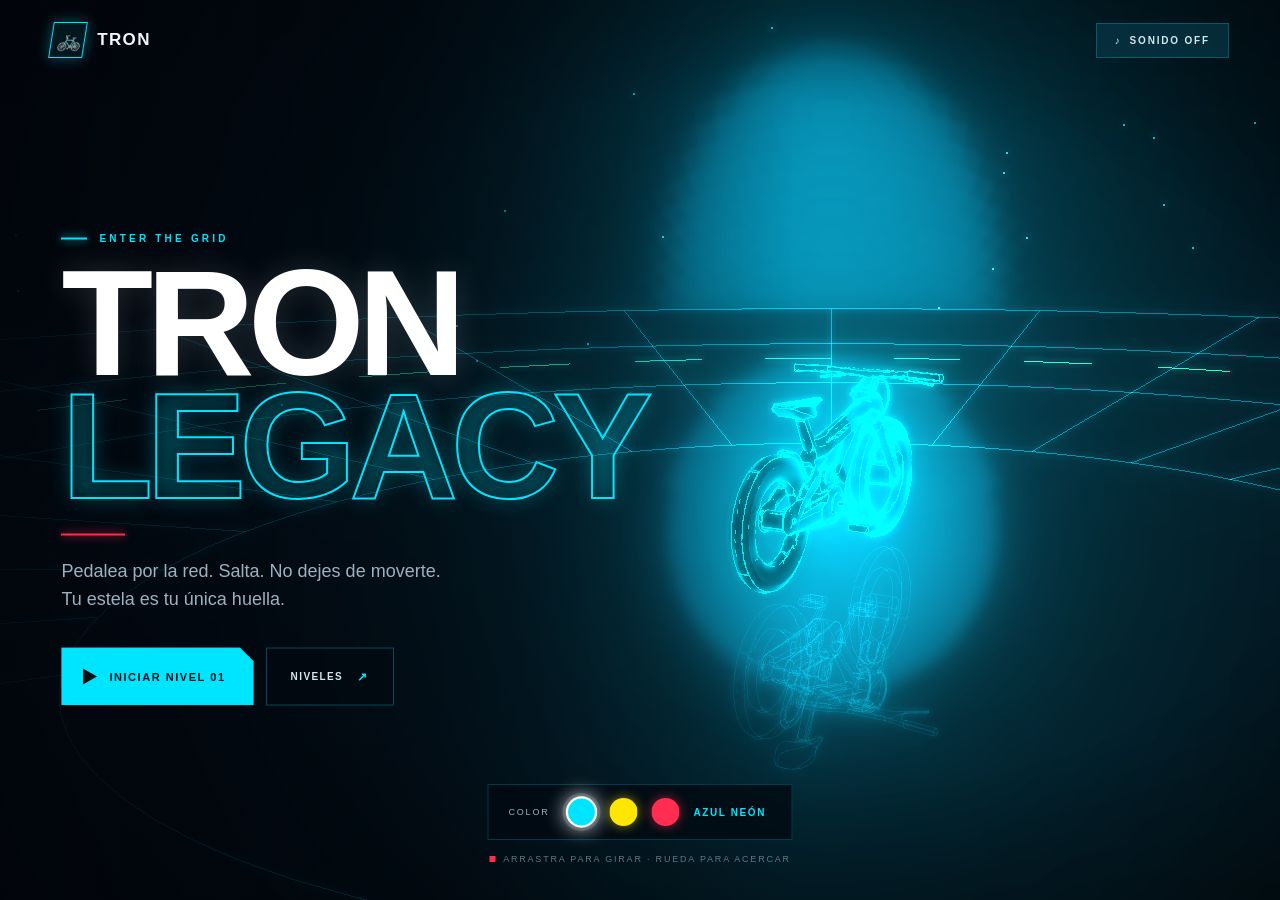
==== index.html @ bf427a81 "Add files via upload" ====
<!DOCTYPE html>
<html lang="es">
<head>
    <meta charset="UTF-8">
    <meta name="viewport" content="width=device-width, initial-scale=1.0, maximum-scale=1.0, user-scalable=no">
    <meta name="theme-color" content="#02050c">
    <title>NEON PEDAL | Enter the Grid</title>
    <link rel="stylesheet" href="css/Style.css">
</head>
<body class="in-menu">

    <canvas id="scene"></canvas>
    <div class="vignette"></div>
    <div class="menu-shade"></div>

    <div id="loader" class="loader"><span>CARGANDO LA RED…</span></div>
    <div id="noGL" class="loader" hidden><span>Tu navegador no pudo iniciar WebGL. Prueba con Chrome, Edge o Firefox actualizados.</span></div>

    <!-- ================= MENÚ ================= -->
    <header class="topbar">
        <a href="#" class="brand" aria-label="Neon Pedal">
            <span class="brand-icon"><i>🚲</i></span>
            <span class="brand-name">TRON<span></span></span>
        </a>
        <button class="sound-button" id="soundButton" aria-label="Activar o desactivar sonido">
            <span id="soundIcon">♪</span>
            <span id="soundLabel">SONIDO OFF</span>
        </button>
    </header>

    <main id="menu" class="hero">
        <section class="hero-copy">
            <div class="eyebrow"><span></span>ENTER THE GRID</div>
            <h1>TRON<br><span class="title-outline">LEGACY</span></h1>
            <div class="title-line"></div>
            <p class="description">
                Pedalea por la red. Salta. No dejes de moverte.<br>
                Tu estela es tu única huella.
            </p>
            <div class="actions">
                <button class="play-button" id="playButton"><span class="tri"></span><b id="playLabel">INICIAR NIVEL 01</b></button>
                <button class="secondary-button" id="levelsButton">NIVELES <span>↗</span></button>
            </div>
        </section>

        <section class="color-panel" aria-label="Color de la bici">
            <div class="color-box">
                <span class="color-label">COLOR</span>
                <button class="swatch active" data-color="cyan"   data-name="AZUL NEÓN" aria-label="Azul neón"></button>
                <button class="swatch"        data-color="yellow" data-name="AMARILLO"  aria-label="Amarillo"></button>
                <button class="swatch"        data-color="red"    data-name="ROJO"      aria-label="Rojo"></button>
                <span class="color-name" id="colorName">AZUL NEÓN</span>
            </div>
            <p class="drag-hint"><i></i>ARRASTRA PARA GIRAR · RUEDA PARA ACERCAR</p>
        </section>
    </main>

    <!-- ================= SELECTOR DE NIVELES ================= -->
    <div id="levelsModal" class="modal" hidden>
        <div class="modal-card">
            <div class="modal-head">
                <span>SELECCIONAR NIVEL</span>
                <button id="closeModal" aria-label="Cerrar">✕</button>
            </div>
            <div class="level-list" id="levelList"></div>
        </div>
    </div>

    <!-- ================= JUEGO ================= -->
    <div id="game" class="game" hidden>
        <div class="hud">
            <div>
                <div class="hud-level" id="hudLevel">NIVEL 01 · NEON CITY</div>
                <div class="hud-attempt" id="hudAttempt">INTENTO 1</div>
            </div>
            <div class="hud-progress">
                <div class="bar"><i id="barFill"></i></div>
                <span id="barPct">0%</span>
            </div>
            <button class="exit-game" id="exitGame">✕ SALIR</button>
        </div>

        <div class="crash-pct" id="crashPct" hidden>0%</div>

        <div class="panel" id="panel" hidden>
            <span class="kicker" id="panelKicker"></span>
            <h2 id="panelTitle"></h2>
            <p id="panelText"></p>
            <div class="panel-row" id="panelRow"></div>
        </div>

        <div class="keys">
            <span><kbd>ESPACIO</kbd>/<kbd>↑</kbd>/ TOCAR SALTAR (mantén para repetir)</span>
            <span><kbd>ESC</kbd> MENÚ</span>
        </div>
    </div>

    <div id="toast" class="toast" hidden></div>

    <script src="js/three.min.js"></script>
    <script src="js/three-post.js"></script>
    <script src="js/bike-data.js"></script>
    <script src="js/audio.js"></script>
    <script src="js/Levels.js"></script>
    <script src="js/Game.js"></script>
</body>
</html>
---- css/Style.css ----
/* ======================================================
   NEON PEDAL - estilos
   ====================================================== */
:root {
    --bg: #02050c;
    --accent: #00e5ff;
    --accent-dim: rgba(0, 229, 255, .28);
    --red: #ff2d4f;
    --text: #eef6fb;
    --muted: #9fb0bf;
    --lv: #00e5ff;
}

* { box-sizing: border-box; margin: 0; padding: 0; }

html, body {
    width: 100%; height: 100%;
    overflow: hidden;
    background: var(--bg);
    color: var(--text);
    font-family: "Helvetica Neue", Helvetica, Arial, sans-serif;
    -webkit-tap-highlight-color: transparent;
    user-select: none;
    -webkit-user-select: none;
}

button { font-family: inherit; cursor: pointer; border: 0; background: none; color: inherit; }
button:focus-visible { outline: 2px solid var(--accent); outline-offset: 3px; }

#scene { position: fixed; inset: 0; width: 100%; height: 100%; display: block; touch-action: none; }

.vignette {
    position: fixed; inset: 0; pointer-events: none;
    background: radial-gradient(ellipse at 60% 50%, transparent 55%, rgba(0, 0, 0, .55) 100%);
}
.menu-shade {
    position: fixed; inset: 0; pointer-events: none; transition: opacity .4s;
    background: linear-gradient(90deg, rgba(2, 5, 12, .88) 0%, rgba(2, 5, 12, .55) 34%, transparent 62%);
}
body:not(.in-menu) .menu-shade { opacity: 0; }

/* ---------- carga ---------- */
.loader {
    position: fixed; inset: 0; z-index: 50; display: grid; place-items: center; text-align: center;
    background: var(--bg); padding: 24px;
    font-size: 12px; letter-spacing: .3em; color: var(--accent);
    transition: opacity .5s;
}
.loader[hidden] { display: none; }
.loader.done { opacity: 0; pointer-events: none; }

/* ---------- barra superior ---------- */
.topbar {
    position: fixed; top: 0; left: 0; right: 0; z-index: 10;
    display: flex; align-items: center; justify-content: space-between;
    padding: 22px clamp(20px, 4vw, 56px);
}
body:not(.in-menu) .topbar { display: none; }

.brand { display: flex; align-items: center; gap: 12px; text-decoration: none; color: var(--text); }
.brand-icon {
    width: 34px; height: 36px; display: grid; place-items: center;
    border: 1.5px solid var(--accent); transform: skewX(-9deg);
    background: rgba(0, 229, 255, .08);
    box-shadow: 0 0 14px rgba(0, 229, 255, .35);
}
.brand-icon i { transform: skewX(9deg); font-style: italic; font-weight: 800; font-size: 20px; color: var(--accent); }
.brand-name { font-weight: 800; letter-spacing: .08em; font-size: 17px; }
.brand-name span { color: var(--accent); }

.sound-button {
    display: flex; gap: 8px; align-items: center;
    padding: 11px 18px; font-size: 10px; font-weight: 700; letter-spacing: .18em;
    background: rgba(7, 52, 67, .78); color: #cfe8f0;
    border: 1px solid rgba(0, 229, 255, .25);
}
.sound-button.on { color: var(--accent); border-color: var(--accent); box-shadow: 0 0 16px rgba(0, 229, 255, .3); }

/* ---------- menú ---------- */
.hero { position: fixed; inset: 0; z-index: 5; pointer-events: none; }
body:not(.in-menu) .hero { display: none; }
.hero button { pointer-events: auto; }

.hero-copy {
    position: absolute; left: clamp(20px, 4.8vw, 64px); top: 50%; transform: translateY(-46%);
    max-width: min(520px, 90vw);
}
.eyebrow {
    display: flex; align-items: center; gap: 12px; margin-bottom: 18px;
    font-size: 10px; font-weight: 700; letter-spacing: .32em; color: var(--accent);
}
.eyebrow span { width: 26px; height: 2px; background: var(--accent); box-shadow: 0 0 10px var(--accent); }

h1 {
    font-size: clamp(76px, 12.2vw, 150px); line-height: .82; font-weight: 800; letter-spacing: -.045em;
    color: #fff; text-shadow: 0 0 30px rgba(255, 255, 255, .15);
}
.title-outline {
    color: transparent; -webkit-text-stroke: 2px var(--accent);
    text-shadow: 0 0 22px var(--accent-dim);
}
.title-line { width: 64px; height: 2px; margin: 26px 0 22px; background: var(--red); box-shadow: 0 0 10px var(--red); }
.description { font-size: clamp(15px, 1.5vw, 18px); line-height: 1.55; color: var(--muted); }

.actions { display: flex; gap: 12px; margin-top: 34px; flex-wrap: wrap; }
.play-button {
    display: flex; align-items: center; gap: 12px;
    padding: 21px 28px 21px 22px;
    background: var(--accent); color: #021018;
    font-size: 11px; letter-spacing: .14em; font-weight: 800;
    clip-path: polygon(0 0, calc(100% - 14px) 0, 100% 14px, 100% 100%, 0 100%);
    box-shadow: 0 0 30px rgba(0, 229, 255, .45);
    transition: transform .15s, filter .15s;
}
.play-button:hover { transform: translateY(-2px); filter: brightness(1.12); }
.tri { width: 0; height: 0; border-left: 14px solid currentColor; border-top: 8px solid transparent; border-bottom: 8px solid transparent; }
.secondary-button {
    display: flex; align-items: center; gap: 14px;
    padding: 21px 24px; font-size: 10px; letter-spacing: .14em; font-weight: 700;
    border: 1px solid rgba(0, 229, 255, .3); background: rgba(2, 8, 16, .75); color: #d4e6ee;
    transition: border-color .15s, color .15s;
}
.secondary-button span { color: var(--accent); font-size: 12px; }
.secondary-button:hover { border-color: var(--accent); color: #fff; }

.color-panel {
    position: absolute; left: 50%; bottom: clamp(18px, 4vh, 40px); transform: translateX(-50%);
    display: flex; flex-direction: column; align-items: center; gap: 14px;
}
.color-box {
    display: flex; align-items: center; gap: 14px; padding: 13px 20px;
    background: rgba(2, 10, 18, .82); border: 1px solid rgba(0, 229, 255, .22);
}
.color-label { font-size: 9px; letter-spacing: .2em; color: var(--muted); margin-right: 4px; }
.swatch {
    width: 28px; height: 28px; border-radius: 50%;
    border: 2px solid transparent; outline: 0; position: relative;
    transition: transform .15s, box-shadow .15s;
}
.swatch[data-color="cyan"]   { background: #00e5ff; box-shadow: 0 0 12px rgba(0, 229, 255, .6); }
.swatch[data-color="yellow"] { background: #ffe600; box-shadow: 0 0 12px rgba(255, 230, 0, .55); }
.swatch[data-color="red"]    { background: #ff2d4f; box-shadow: 0 0 12px rgba(255, 45, 79, .6); }
.swatch.active { border-color: #fff; transform: scale(1.12); box-shadow: 0 0 0 3px rgba(255, 255, 255, .15), 0 0 18px currentColor; }
.swatch:hover { transform: scale(1.1); }
.color-name { font-size: 10px; font-weight: 700; letter-spacing: .16em; color: var(--accent); min-width: 78px; }
.drag-hint { display: flex; align-items: center; gap: 8px; font-size: 9px; letter-spacing: .2em; color: #607684; }
.drag-hint i { width: 6px; height: 6px; background: var(--red); display: block; }

/* ---------- modal de niveles ---------- */
.modal {
    position: fixed; inset: 0; z-index: 30; display: grid; place-items: center;
    background: rgba(1, 3, 8, .78); backdrop-filter: blur(4px); padding: 20px;
}
.modal[hidden] { display: none; }
.modal-card { width: min(760px, 100%); background: #030a14; border: 1px solid rgba(0, 229, 255, .3); box-shadow: 0 0 60px rgba(0, 229, 255, .12); }
.modal-head { display: flex; justify-content: space-between; align-items: center; padding: 18px 22px; border-bottom: 1px solid rgba(0, 229, 255, .18); font-size: 11px; font-weight: 700; letter-spacing: .24em; color: var(--accent); }
.modal-head button { font-size: 14px; color: var(--muted); padding: 4px 8px; }
.level-list { display: grid; grid-template-columns: repeat(3, 1fr); gap: 14px; padding: 22px; }
.level-card {
    text-align: left; padding: 18px 16px 16px; background: rgba(255, 255, 255, .02);
    border: 1px solid color-mix(in srgb, var(--c) 40%, transparent);
    transition: transform .15s, box-shadow .15s, background .15s;
}
.level-card:hover { transform: translateY(-3px); background: rgba(255, 255, 255, .05); box-shadow: 0 0 24px color-mix(in srgb, var(--c) 35%, transparent); }
.level-card small { display: block; font-size: 9px; letter-spacing: .24em; color: var(--c); margin-bottom: 10px; }
.level-card strong { display: block; font-size: 18px; letter-spacing: .02em; margin-bottom: 18px; }
.level-card .meter { height: 4px; background: rgba(255, 255, 255, .08); }
.level-card .meter i { display: block; height: 100%; background: var(--c); box-shadow: 0 0 8px var(--c); }
.level-card em { display: block; margin-top: 8px; font-style: normal; font-size: 10px; letter-spacing: .16em; color: var(--muted); }

/* ---------- juego ---------- */
.game { position: fixed; inset: 0; z-index: 6; touch-action: none; }
.game[hidden] { display: none; }

.hud {
    position: absolute; top: 0; left: 0; right: 0; z-index: 2;
    display: grid; grid-template-columns: 1fr auto 1fr; align-items: start;
    padding: 24px clamp(16px, 5vw, 64px); pointer-events: none;
}
.hud-level { font-size: 12px; font-weight: 800; letter-spacing: .16em; color: var(--lv); text-shadow: 0 0 12px var(--lv); }
.hud-attempt { margin-top: 7px; font-size: 10px; letter-spacing: .16em; color: #7f93a0; }
.hud-progress { display: flex; align-items: center; gap: 22px; padding-top: 2px; }
.bar { width: min(34vw, 320px); height: 7px; border: 1px solid color-mix(in srgb, var(--lv) 45%, transparent); background: rgba(255, 255, 255, .03); }
.bar i { display: block; height: 100%; width: 0; background: var(--lv); box-shadow: 0 0 10px var(--lv); }
#barPct { font-size: 11px; font-weight: 700; min-width: 34px; }
.exit-game {
    justify-self: end; pointer-events: auto; padding: 11px 17px; font-size: 10px; letter-spacing: .16em;
    border: 1px solid rgba(255, 255, 255, .28); background: rgba(2, 6, 14, .6); color: #dbe6ee;
}
.exit-game:hover { border-color: var(--lv); color: #fff; }

.crash-pct {
    position: absolute; left: 50%; top: 38%; transform: translate(-50%, -50%); z-index: 3; pointer-events: none;
    font-size: clamp(54px, 8vw, 84px); font-weight: 800; color: var(--red);
    text-shadow: 0 0 24px rgba(255, 45, 79, .8), 0 0 60px rgba(255, 45, 79, .45);
}
.crash-pct[hidden] { display: none; }

.panel {
    position: absolute; left: 50%; top: 50%; transform: translate(-50%, -50%); z-index: 4;
    width: min(380px, 88vw); padding: 36px 30px 32px; text-align: center;
    background: rgba(2, 6, 14, .9); border: 1px solid color-mix(in srgb, var(--lv) 55%, transparent);
    box-shadow: 0 0 50px color-mix(in srgb, var(--lv) 16%, transparent);
}
.panel[hidden] { display: none; }
.kicker { display: block; font-size: 8.5px; letter-spacing: .26em; color: var(--lv); margin-bottom: 20px; }
.panel h2 { font-size: 31px; letter-spacing: -.01em; margin-bottom: 14px; }
.panel p { font-size: 15px; line-height: 1.45; color: var(--muted); margin-bottom: 26px; }
.panel-button {
    padding: 17px 24px; background: var(--lv); color: #02060c; font-size: 10px; font-weight: 800; letter-spacing: .14em;
    box-shadow: 0 0 24px color-mix(in srgb, var(--lv) 45%, transparent); transition: filter .15s, transform .15s;
}
.panel-button:hover { filter: brightness(1.12); transform: translateY(-1px); }
.panel-ghost { padding: 17px 18px; border: 1px solid rgba(255, 255, 255, .22); font-size: 10px; letter-spacing: .14em; color: #dbe6ee; }
.panel-ghost:hover { border-color: var(--lv); }
.panel-row { display: flex; gap: 10px; justify-content: center; flex-wrap: wrap; }

.keys {
    position: absolute; left: 0; right: 0; bottom: 18px; z-index: 2; pointer-events: none;
    display: flex; gap: 34px; justify-content: center; flex-wrap: wrap;
    font-size: 9px; letter-spacing: .06em; color: #6b7f8c;
}
kbd {
    font-family: inherit; font-weight: 700; letter-spacing: .12em; color: var(--lv);
    border: 1px solid color-mix(in srgb, var(--lv) 55%, transparent); padding: 4px 7px; margin: 0 3px;
}

@media (max-width: 820px) {
    .menu-shade { background: linear-gradient(180deg, rgba(2, 5, 12, .88) 0%, rgba(2, 5, 12, .4) 45%, transparent 70%); }
    .hero-copy { top: 90px; transform: none; }
    h1 { font-size: clamp(64px, 20vw, 110px); }
    .title-line { margin: 16px 0 14px; }
    .actions { margin-top: 20px; }
    .play-button, .secondary-button { padding: 16px 18px; }
    .level-list { grid-template-columns: 1fr; }
    .keys { display: none; }
    .hud { grid-template-columns: 1fr auto; row-gap: 12px; }
    .hud-progress { grid-column: 1 / -1; grid-row: 2; justify-content: center; }
    .bar { width: 56vw; }
}
@media (max-height: 560px) and (min-width: 821px) {
    h1 { font-size: 92px; }
    .description { display: none; }
}
@media (prefers-reduced-motion: reduce) { * { transition: none !important; } }

.toast{position:fixed;left:50%;bottom:120px;transform:translateX(-50%);z-index:40;padding:12px 20px;font-size:10px;letter-spacing:.18em;font-weight:700;background:rgba(2,10,18,.92);border:1px solid var(--accent);color:var(--accent)}
.toast[hidden]{display:none}

/* paso 2: panel del juego más opaco para que el texto se lea bien */
.panel { background: rgba(2, 6, 14, .95); }
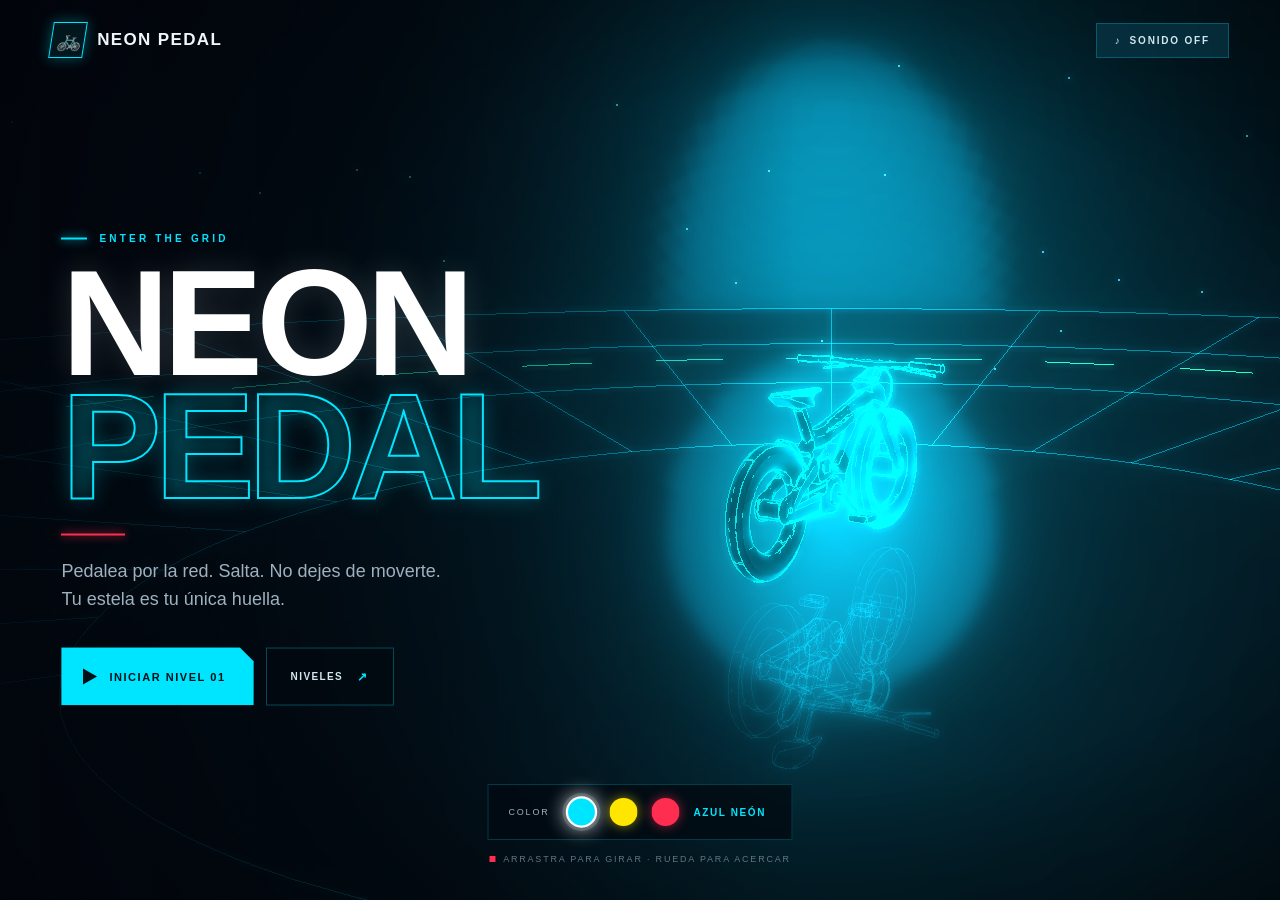
==== commit ab7bbdda: "Add files via upload" ====
--- a/index.html
+++ b/index.html
@@ -2,12 +2,24 @@
 <html lang="es">
 <head>
     <meta charset="UTF-8">
-    <meta name="viewport" content="width=device-width, initial-scale=1.0, maximum-scale=1.0, user-scalable=no">
+    <meta name="viewport" content="width=device-width, initial-scale=1.0, maximum-scale=1.0, user-scalable=no, viewport-fit=cover">
     <meta name="theme-color" content="#02050c">
     <title>NEON PEDAL | Enter the Grid</title>
     <link rel="stylesheet" href="css/Style.css">
+<link rel="stylesheet" href="css/splash.css">
 </head>
 <body class="in-menu">
+<div id="splash">
+  <div class="sp-shade"></div>
+  <div class="sp-title"><span class="sp-neon">NEON</span><span class="sp-pedal">PEDAL</span></div>
+  <div class="sp-loader">
+    <div class="sp-track">
+      <div class="sp-fill" id="spFill"></div>
+      <div class="sp-bike" id="spBike"><svg viewBox="0 0 64 36"><circle cx="12" cy="24" r="9"/><circle cx="52" cy="24" r="9"/><path d="M12 24 L26 24 L38 8 L46 8 M26 24 L22 10 L34 10 M38 8 L52 24 M18 10 L26 10"/></svg></div>
+    </div>
+    <div class="sp-text" id="spText">CARGANDO... 0%</div>
+  </div>
+</div>
 
     <canvas id="scene"></canvas>
     <div class="vignette"></div>
@@ -20,7 +32,7 @@
     <header class="topbar">
         <a href="#" class="brand" aria-label="Neon Pedal">
             <span class="brand-icon"><i>🚲</i></span>
-            <span class="brand-name">TRON<span></span></span>
+            <span class="brand-name">NEON PEDAL<span></span></span>
         </a>
         <button class="sound-button" id="soundButton" aria-label="Activar o desactivar sonido">
             <span id="soundIcon">♪</span>
@@ -31,7 +43,7 @@
     <main id="menu" class="hero">
         <section class="hero-copy">
             <div class="eyebrow"><span></span>ENTER THE GRID</div>
-            <h1>TRON<br><span class="title-outline">LEGACY</span></h1>
+            <h1>NEON<br><span class="title-outline">PEDAL</span></h1>
             <div class="title-line"></div>
             <p class="description">
                 Pedalea por la red. Salta. No dejes de moverte.<br>
@@ -103,5 +115,6 @@
     <script src="js/audio.js"></script>
     <script src="js/Levels.js"></script>
     <script src="js/Game.js"></script>
+<script src="js/splash.js"></script>
 </body>
 </html>
--- a/css/Style.css
+++ b/css/Style.css
@@ -9,10 +9,16 @@
     --text: #eef6fb;
     --muted: #9fb0bf;
     --lv: #00e5ff;
+    /* zonas seguras (notch, barras del sistema); valen 0 si no existen */
+    --sat: env(safe-area-inset-top, 0px);
+    --sar: env(safe-area-inset-right, 0px);
+    --sab: env(safe-area-inset-bottom, 0px);
+    --sal: env(safe-area-inset-left, 0px);
 }
 
 * { box-sizing: border-box; margin: 0; padding: 0; }
 
+html { -webkit-text-size-adjust: 100%; text-size-adjust: 100%; }
 html, body {
     width: 100%; height: 100%;
     overflow: hidden;
@@ -53,7 +59,7 @@
 .topbar {
     position: fixed; top: 0; left: 0; right: 0; z-index: 10;
     display: flex; align-items: center; justify-content: space-between;
-    padding: 22px clamp(20px, 4vw, 56px);
+    padding: calc(22px + var(--sat)) calc(clamp(20px, 4vw, 56px) + var(--sar)) 0 calc(clamp(20px, 4vw, 56px) + var(--sal));
 }
 body:not(.in-menu) .topbar { display: none; }
 
@@ -82,7 +88,7 @@
 .hero button { pointer-events: auto; }
 
 .hero-copy {
-    position: absolute; left: clamp(20px, 4.8vw, 64px); top: 50%; transform: translateY(-46%);
+    position: absolute; left: calc(clamp(20px, 4.8vw, 64px) + var(--sal)); top: 50%; transform: translateY(-46%);
     max-width: min(520px, 90vw);
 }
 .eyebrow {
@@ -124,7 +130,7 @@
 .secondary-button:hover { border-color: var(--accent); color: #fff; }
 
 .color-panel {
-    position: absolute; left: 50%; bottom: clamp(18px, 4vh, 40px); transform: translateX(-50%);
+    position: absolute; left: 50%; bottom: calc(clamp(18px, 4vh, 40px) + var(--sab)); transform: translateX(-50%);
     display: flex; flex-direction: column; align-items: center; gap: 14px;
 }
 .color-box {
@@ -152,7 +158,7 @@
     background: rgba(1, 3, 8, .78); backdrop-filter: blur(4px); padding: 20px;
 }
 .modal[hidden] { display: none; }
-.modal-card { width: min(760px, 100%); background: #030a14; border: 1px solid rgba(0, 229, 255, .3); box-shadow: 0 0 60px rgba(0, 229, 255, .12); }
+.modal-card { max-height: calc(100vh - 40px); max-height: calc(100dvh - 40px); overflow-y: auto; width: min(760px, 100%); background: #030a14; border: 1px solid rgba(0, 229, 255, .3); box-shadow: 0 0 60px rgba(0, 229, 255, .12); }
 .modal-head { display: flex; justify-content: space-between; align-items: center; padding: 18px 22px; border-bottom: 1px solid rgba(0, 229, 255, .18); font-size: 11px; font-weight: 700; letter-spacing: .24em; color: var(--accent); }
 .modal-head button { font-size: 14px; color: var(--muted); padding: 4px 8px; }
 .level-list { display: grid; grid-template-columns: repeat(3, 1fr); gap: 14px; padding: 22px; }
@@ -175,7 +181,7 @@
 .hud {
     position: absolute; top: 0; left: 0; right: 0; z-index: 2;
     display: grid; grid-template-columns: 1fr auto 1fr; align-items: start;
-    padding: 24px clamp(16px, 5vw, 64px); pointer-events: none;
+    padding: calc(24px + var(--sat)) calc(clamp(16px, 5vw, 64px) + var(--sar)) 0 calc(clamp(16px, 5vw, 64px) + var(--sal)); pointer-events: none;
 }
 .hud-level { font-size: 12px; font-weight: 800; letter-spacing: .16em; color: var(--lv); text-shadow: 0 0 12px var(--lv); }
 .hud-attempt { margin-top: 7px; font-size: 10px; letter-spacing: .16em; color: #7f93a0; }
@@ -199,6 +205,7 @@
 .panel {
     position: absolute; left: 50%; top: 50%; transform: translate(-50%, -50%); z-index: 4;
     width: min(380px, 88vw); padding: 36px 30px 32px; text-align: center;
+    max-height: calc(100vh - 20px); max-height: calc(100dvh - 20px); overflow-y: auto;
     background: rgba(2, 6, 14, .9); border: 1px solid color-mix(in srgb, var(--lv) 55%, transparent);
     box-shadow: 0 0 50px color-mix(in srgb, var(--lv) 16%, transparent);
 }
@@ -216,7 +223,7 @@
 .panel-row { display: flex; gap: 10px; justify-content: center; flex-wrap: wrap; }
 
 .keys {
-    position: absolute; left: 0; right: 0; bottom: 18px; z-index: 2; pointer-events: none;
+    position: absolute; left: 0; right: 0; bottom: calc(18px + var(--sab)); z-index: 2; pointer-events: none;
     display: flex; gap: 34px; justify-content: center; flex-wrap: wrap;
     font-size: 9px; letter-spacing: .06em; color: #6b7f8c;
 }
@@ -225,9 +232,10 @@
     border: 1px solid color-mix(in srgb, var(--lv) 55%, transparent); padding: 4px 7px; margin: 0 3px;
 }
 
-@media (max-width: 820px) {
+/* ---------- VERTICAL (celulares en vertical y tablets estrechas) ---------- */
+@media (max-width: 820px) and (orientation: portrait) {
     .menu-shade { background: linear-gradient(180deg, rgba(2, 5, 12, .88) 0%, rgba(2, 5, 12, .4) 45%, transparent 70%); }
-    .hero-copy { top: 90px; transform: none; }
+    .hero-copy { top: calc(90px + var(--sat)); transform: none; }
     h1 { font-size: clamp(64px, 20vw, 110px); }
     .title-line { margin: 16px 0 14px; }
     .actions { margin-top: 20px; }
@@ -238,9 +246,58 @@
     .hud-progress { grid-column: 1 / -1; grid-row: 2; justify-content: center; }
     .bar { width: 56vw; }
 }
-@media (max-height: 560px) and (min-width: 821px) {
-    h1 { font-size: 92px; }
+
+/* ---------- HORIZONTAL con poca altura (cualquier ancho) ----------
+   Se decide por la ALTURA, no por el ancho: un celular girado mide
+   entre 320 y 430 px de alto aunque sea muy ancho. */
+@media (orientation: landscape) and (max-height: 620px) {
+    .topbar { padding-top: calc(10px + var(--sat)); }
+    .brand-icon { width: 28px; height: 30px; }
+    .brand-icon i { font-size: 16px; }
+    .brand-name { font-size: 14px; }
+    .sound-button { padding: 8px 12px; }
+    .hero-copy { top: calc(50% + 14px); transform: translateY(-48%); }
+    .eyebrow { margin-bottom: 8px; }
+    h1 { font-size: clamp(40px, 19vh, 110px); }
+    .title-outline { -webkit-text-stroke: 1.5px var(--accent); }
+    .title-line { margin: 12px 0 10px; }
+    .description { font-size: 13px; line-height: 1.4; }
+    .actions { margin-top: 14px; }
+    .play-button, .secondary-button { padding: 14px 18px; }
+    .color-panel { bottom: calc(8px + var(--sab)); gap: 6px; }
+    .color-box { padding: 8px 14px; gap: 10px; }
+    .swatch { width: 24px; height: 24px; }
+    .drag-hint { display: none; }
+
+    .modal { padding: 10px; }
+    .modal-card { max-height: calc(100vh - 20px); max-height: calc(100dvh - 20px); }
+    .modal-head { padding: 10px 16px; }
+    .level-list { gap: 10px; padding: 12px; }
+    .level-card { padding: 12px; }
+    .level-card strong { font-size: 15px; margin-bottom: 10px; }
+
+    .hud { padding-top: calc(10px + var(--sat)); }
+    .exit-game { padding: 8px 12px; }
+    .panel { padding: 18px 22px; }
+    .kicker { margin-bottom: 10px; }
+    .panel h2 { font-size: 22px; margin-bottom: 8px; }
+    .panel p { font-size: 13px; margin-bottom: 14px; }
+    .panel-button, .panel-ghost { padding: 12px 16px; }
+    .keys { bottom: calc(6px + var(--sab)); }
+}
+@media (orientation: landscape) and (max-height: 430px) {
     .description { display: none; }
+    h1 { font-size: clamp(34px, 17vh, 80px); }
+    .actions { margin-top: 12px; }
+    .play-button, .secondary-button { padding: 12px 16px; }
+    .eyebrow { margin-bottom: 6px; }
+}
+@media (orientation: landscape) and (max-height: 340px) {
+    .eyebrow { display: none; }
+    h1 { font-size: 15vh; }
+    .title-line { margin: 8px 0 6px; }
+    .actions { margin-top: 8px; }
+    .keys { display: none; }
 }
 @media (prefers-reduced-motion: reduce) { * { transition: none !important; } }
 
